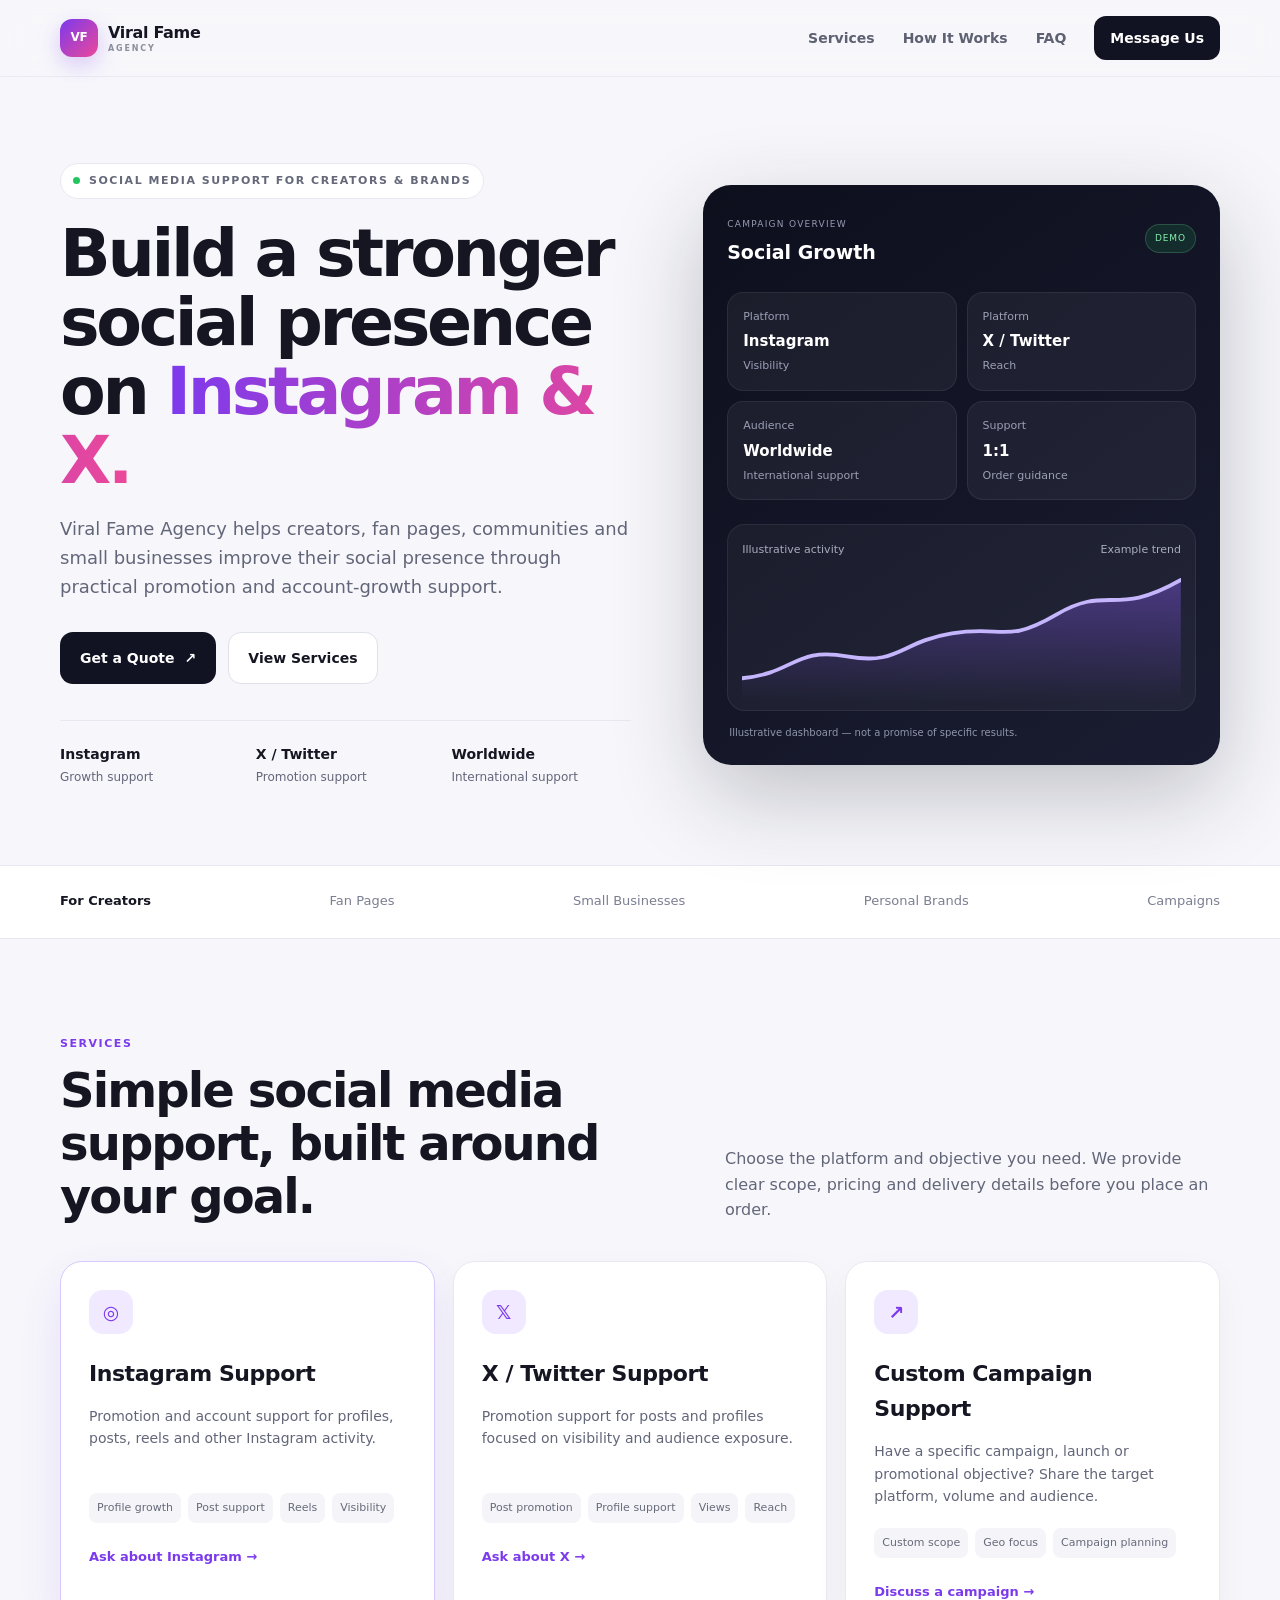
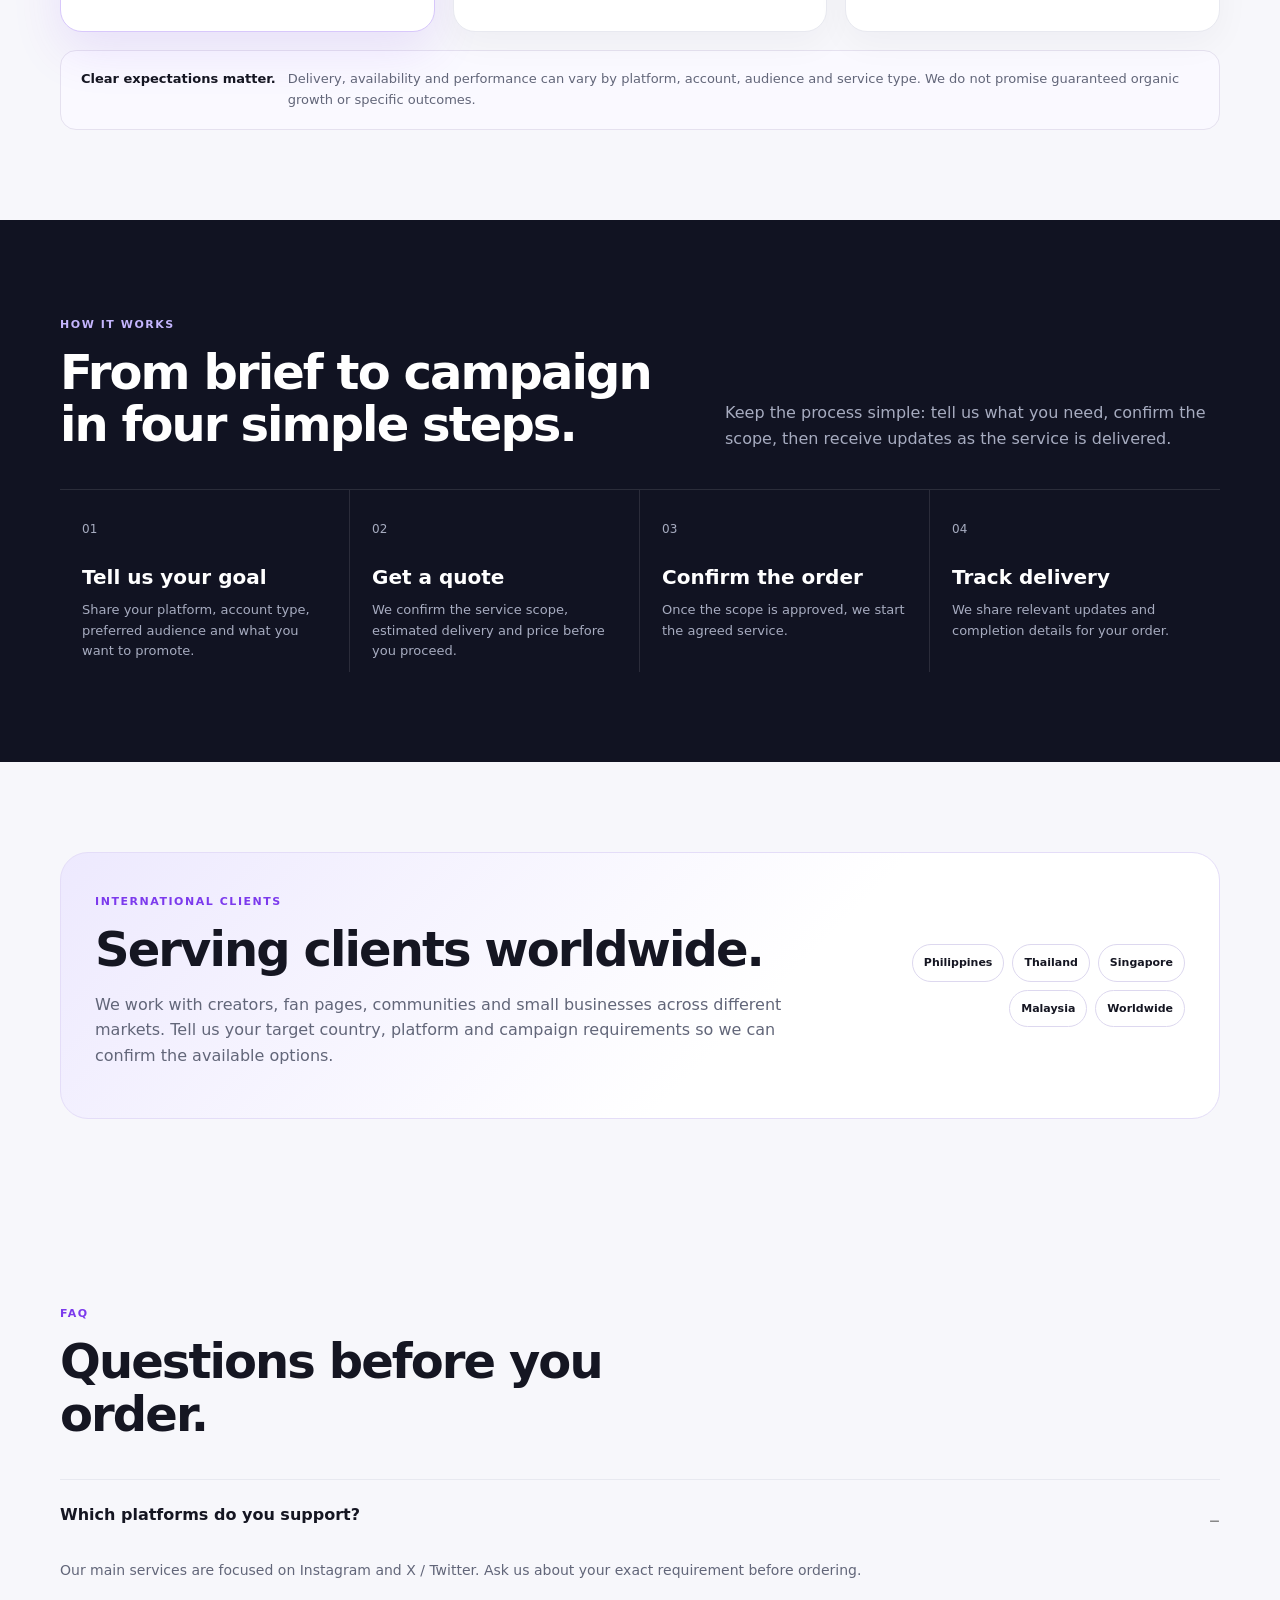
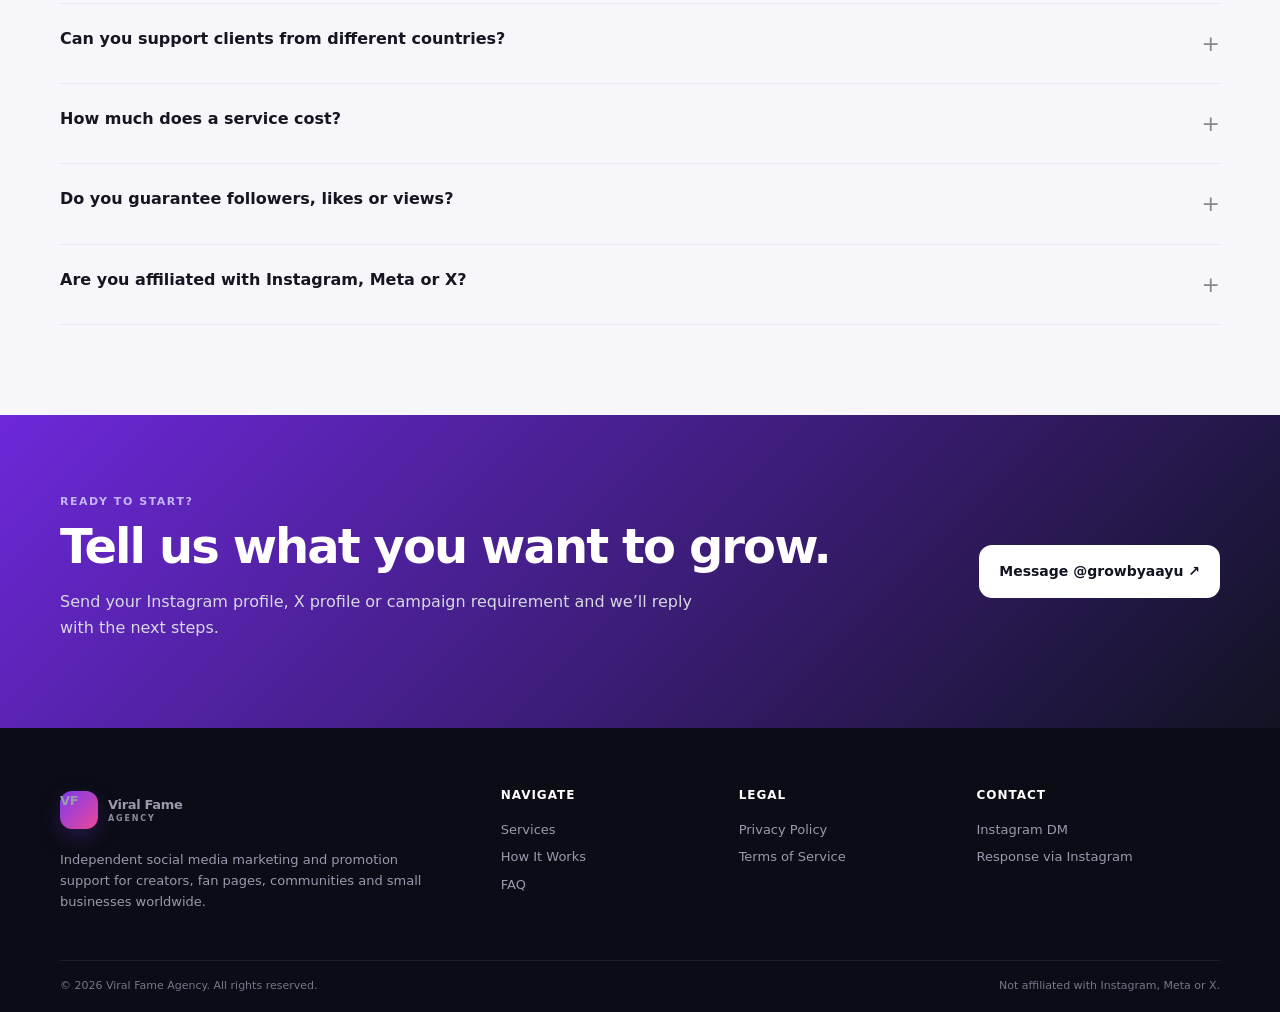
==== index.html @ 5b9c6d33 "Update index.html" ====
<!doctype html>
<html lang="en">
<head>
  <!-- Google tag (gtag.js) -->
<script async src="https://www.googletagmanager.com/gtag/js?id=AW-860057414"></script>
<script>
  window.dataLayer = window.dataLayer || [];
  function gtag(){dataLayer.push(arguments);}
  gtag('js', new Date());

  gtag('config', 'AW-860057414');
</script>
  <script>
function gtag_report_conversion(url) {
  var callback = function () {
    if (typeof(url) != 'undefined') {
      window.location = url;
    }
  };

  gtag('event', 'conversion', {
    'send_to': 'AW-860057414/akm6CLa95o4dEMbejZoD',
    'event_callback': callback
  });

  return false;
}
</script>
  <meta charset="utf-8">
  <meta name="viewport" content="width=device-width, initial-scale=1">
  <title>Viral Fame Agency | Social Media Marketing & Growth Support</title>
  <meta name="description" content="Viral Fame Agency provides social media marketing and growth support for Instagram and X accounts, serving creators, fan pages, communities and small businesses internationally.">
  <meta name="robots" content="index,follow">
  <meta name="theme-color" content="#111322">
  <meta property="og:type" content="website">
  <meta property="og:title" content="Viral Fame Agency | Social Media Growth Support">
  <meta property="og:description" content="Social media marketing and growth support for Instagram and X creators, fan pages and small businesses.">
  <meta property="og:site_name" content="Viral Fame Agency">
  <link rel="stylesheet" href="styles.css">
</head>
<body>
  <header class="site-header">
    <nav class="nav container" aria-label="Primary navigation">
      <a class="brand" href="#top" aria-label="Viral Fame Agency home">
        <span class="brand-mark">VF</span>
        <span>Viral Fame <small>AGENCY</small></span>
      </a>
      <div class="nav-links">
        <a href="#services">Services</a>
        <a href="#how-it-works">How It Works</a>
        <a href="#faq">FAQ</a>
        <a class="nav-cta" href="https://www.instagram.com/growbyaayu/" onclick="return gtag_report_conversion('https://www.instagram.com/growbyaayu/');">Message Us</a>
      </div>
      <button class="menu-btn" aria-label="Open menu" aria-expanded="false">☰</button>
    </nav>
  </header>

  <main id="top">
    <section class="hero container">
      <div class="hero-copy">
        <div class="eyebrow"><span class="dot"></span> Social media support for creators & brands</div>
        <h1>Build a stronger social presence on <span>Instagram & X.</span></h1>
        <p class="hero-text">Viral Fame Agency helps creators, fan pages, communities and small businesses improve their social presence through practical promotion and account-growth support.</p>
        <div class="hero-actions">
          <a class="btn btn-primary" href="https://www.instagram.com/growbyaayu/" target="_blank" rel="noopener noreferrer">Get a Quote <span>↗</span></a>
          <a class="btn btn-secondary" href="#services">View Services</a>
        </div>
        <div class="trust-row" aria-label="Service highlights">
          <div><strong>Instagram</strong><span>Growth support</span></div>
          <div><strong>X / Twitter</strong><span>Promotion support</span></div>
          <div><strong>Worldwide</strong><span>International support</span></div>
        </div>
      </div>

      <div class="hero-card" aria-label="Social media growth dashboard illustration">
        <div class="dashboard-top">
          <div>
            <span class="mini-label">CAMPAIGN OVERVIEW</span>
            <strong>Social Growth</strong>
          </div>
          <span class="status">DEMO</span>
        </div>
        <div class="metric-grid">
          <div class="metric"><span>Platform</span><strong>Instagram</strong><em>Visibility</em></div>
          <div class="metric"><span>Platform</span><strong>X / Twitter</strong><em>Reach</em></div>
          <div class="metric"><span>Audience</span><strong>Worldwide</strong><em>International support</em></div>
          <div class="metric"><span>Support</span><strong>1:1</strong><em>Order guidance</em></div>
        </div>
        <div class="chart">
          <div class="chart-header"><span>Illustrative activity</span><span>Example trend</span></div>
          <svg viewBox="0 0 460 150" role="img" aria-label="Illustrative upward trend chart">
            <defs>
              <linearGradient id="area" x1="0" x2="0" y1="0" y2="1">
                <stop offset="0%" stop-color="#8b5cf6" stop-opacity=".40"/>
                <stop offset="100%" stop-color="#8b5cf6" stop-opacity="0"/>
              </linearGradient>
            </defs>
            <path d="M0 125 C55 120 55 92 110 102 S165 87 220 78 S275 90 330 58 S390 62 460 22 L460 150 L0 150 Z" fill="url(#area)"/>
            <path d="M0 125 C55 120 55 92 110 102 S165 87 220 78 S275 90 330 58 S390 62 460 22" fill="none" stroke="#c4b5fd" stroke-width="4" stroke-linecap="round"/>
          </svg>
        </div>
        <p class="micro-note">Illustrative dashboard — not a promise of specific results.</p>
      </div>
    </section>

    <section class="strip">
      <div class="container strip-inner">
        <strong>For Creators</strong><span>Fan Pages</span><span>Small Businesses</span><span>Personal Brands</span><span>Campaigns</span>
      </div>
    </section>

    <section id="services" class="section container">
      <div class="section-heading">
        <div>
          <span class="section-kicker">SERVICES</span>
          <h2>Simple social media support, built around your goal.</h2>
        </div>
        <p>Choose the platform and objective you need. We provide clear scope, pricing and delivery details before you place an order.</p>
      </div>

      <div class="service-grid">
        <article class="service-card featured">
          <div class="service-icon">◎</div>
          <h3>Instagram Support</h3>
          <p>Promotion and account support for profiles, posts, reels and other Instagram activity.</p>
          <div class="service-tags"><span>Profile growth</span><span>Post support</span><span>Reels</span><span>Visibility</span></div>
          <a href="https://www.instagram.com/growbyaayu/" target="_blank" rel="noopener noreferrer">Ask about Instagram →</a>
        </article>

        <article class="service-card">
          <div class="service-icon">𝕏</div>
          <h3>X / Twitter Support</h3>
          <p>Promotion support for posts and profiles focused on visibility and audience exposure.</p>
          <div class="service-tags"><span>Post promotion</span><span>Profile support</span><span>Views</span><span>Reach</span></div>
          <a href="https://www.instagram.com/growbyaayu/" target="_blank" rel="noopener noreferrer">Ask about X →</a>
        </article>

        <article class="service-card">
          <div class="service-icon">↗</div>
          <h3>Custom Campaign Support</h3>
          <p>Have a specific campaign, launch or promotional objective? Share the target platform, volume and audience.</p>
          <div class="service-tags"><span>Custom scope</span><span>Geo focus</span><span>Campaign planning</span></div>
          <a href="https://www.instagram.com/growbyaayu/" target="_blank" rel="noopener noreferrer">Discuss a campaign →</a>
        </article>
      </div>

      <div class="notice-box">
        <strong>Clear expectations matter.</strong>
        <span>Delivery, availability and performance can vary by platform, account, audience and service type. We do not promise guaranteed organic growth or specific outcomes.</span>
      </div>
    </section>

    <section id="how-it-works" class="section section-dark">
      <div class="container">
        <div class="section-heading light">
          <div><span class="section-kicker">HOW IT WORKS</span><h2>From brief to campaign in four simple steps.</h2></div>
          <p>Keep the process simple: tell us what you need, confirm the scope, then receive updates as the service is delivered.</p>
        </div>
        <div class="steps">
          <div class="step"><span>01</span><h3>Tell us your goal</h3><p>Share your platform, account type, preferred audience and what you want to promote.</p></div>
          <div class="step"><span>02</span><h3>Get a quote</h3><p>We confirm the service scope, estimated delivery and price before you proceed.</p></div>
          <div class="step"><span>03</span><h3>Confirm the order</h3><p>Once the scope is approved, we start the agreed service.</p></div>
          <div class="step"><span>04</span><h3>Track delivery</h3><p>We share relevant updates and completion details for your order.</p></div>
        </div>
      </div>
    </section>

    <section class="section container">
      <div class="audience-card">
        <div>
          <span class="section-kicker">INTERNATIONAL CLIENTS</span>
          <h2>Serving clients worldwide.</h2>
          <p>We work with creators, fan pages, communities and small businesses across different markets. Tell us your target country, platform and campaign requirements so we can confirm the available options.</p>
        </div>
        <div class="geo-pills"><span>Philippines</span><span>Thailand</span><span>Singapore</span><span>Malaysia</span><span>Worldwide</span></div>
      </div>
    </section>

    <section id="faq" class="section container">
      <div class="section-heading">
        <div><span class="section-kicker">FAQ</span><h2>Questions before you order.</h2></div>
      </div>
      <div class="faq-list">
        <details open><summary>Which platforms do you support?</summary><p>Our main services are focused on Instagram and X / Twitter. Ask us about your exact requirement before ordering.</p></details>
        <details><summary>Can you support clients from different countries?</summary><p>Yes. We work with clients internationally. Tell us your target country, audience and platform when you contact us so we can confirm the available options.</p></details>
        <details><summary>How much does a service cost?</summary><p>Pricing depends on the platform, service type, volume and campaign scope. We provide the price and delivery details before you confirm the order.</p></details>
        <details><summary>Do you guarantee followers, likes or views?</summary><p>No. We do not promise guaranteed organic growth or fixed performance outcomes. Results can vary based on platform rules, account history, audience and other factors.</p></details>
        <details><summary>Are you affiliated with Instagram, Meta or X?</summary><p>No. Viral Fame Agency is an independent service provider and is not affiliated with, endorsed by or sponsored by Instagram, Meta Platforms, Inc. or X Corp.</p></details>
      </div>
    </section>

    <section class="cta-section">
      <div class="container cta-inner">
        <div><span class="section-kicker">READY TO START?</span><h2>Tell us what you want to grow.</h2><p>Send your Instagram profile, X profile or campaign requirement and we’ll reply with the next steps.</p></div>
        <a class="btn btn-white" href="https://www.instagram.com/growbyaayu/" target="_blank" rel="noopener noreferrer">Message @growbyaayu ↗</a>
      </div>
    </section>
  </main>

  <footer class="footer">
    <div class="container footer-grid">
      <div><div class="brand footer-brand"><span class="brand-mark">VF</span><span>Viral Fame <small>AGENCY</small></span></div><p>Independent social media marketing and promotion support for creators, fan pages, communities and small businesses worldwide.</p></div>
      <div><h4>Navigate</h4><a href="#services">Services</a><a href="#how-it-works">How It Works</a><a href="#faq">FAQ</a></div>
      <div><h4>Legal</h4><a href="privacy.html">Privacy Policy</a><a href="terms.html">Terms of Service</a></div>
      <div><h4>Contact</h4><a href="https://www.instagram.com/growbyaayu/" target="_blank" rel="noopener noreferrer">Instagram DM</a><span>Response via Instagram</span></div>
    </div>
    <div class="container footer-bottom"><span>© <span id="year"></span> Viral Fame Agency. All rights reserved.</span><span>Not affiliated with Instagram, Meta or X.</span></div>
  </footer>
  <script src="script.js"></script>
</body>
</html>
---- styles.css ----
:root{
  --bg:#f7f7fb;
  --panel:#ffffff;
  --ink:#151622;
  --muted:#626679;
  --line:#e8e9f0;
  --dark:#111322;
  --dark-2:#171a2b;
  --purple:#7c3aed;
  --purple-2:#a855f7;
  --shadow:0 20px 55px rgba(26,28,48,.10);
  --radius:22px;
}
*{box-sizing:border-box}
html{scroll-behavior:smooth}
body{margin:0;font-family:Inter,ui-sans-serif,system-ui,-apple-system,BlinkMacSystemFont,"Segoe UI",sans-serif;color:var(--ink);background:var(--bg);line-height:1.6}
a{color:inherit;text-decoration:none}
.container{width:min(1160px,calc(100% - 40px));margin:0 auto}
.site-header{position:sticky;top:0;z-index:20;background:rgba(247,247,251,.88);backdrop-filter:blur(14px);border-bottom:1px solid rgba(232,233,240,.85)}
.nav{min-height:76px;display:flex;align-items:center;justify-content:space-between;gap:20px}
.brand{display:flex;align-items:center;gap:10px;font-weight:800;letter-spacing:-.02em}.brand small{display:block;font-size:8px;letter-spacing:.23em;color:#8a8d9b;margin-top:-2px}
.brand-mark{width:38px;height:38px;border-radius:12px;display:grid;place-items:center;color:#fff;background:linear-gradient(135deg,var(--purple),#ec4899);font-size:12px;box-shadow:0 8px 22px rgba(124,58,237,.25)}
.nav-links{display:flex;align-items:center;gap:28px;font-size:14px;font-weight:650}.nav-links a:not(.nav-cta){color:#5d6172}.nav-links a:not(.nav-cta):hover{color:var(--ink)}
.nav-cta{padding:11px 16px;border-radius:12px;background:var(--dark);color:#fff!important}.menu-btn{display:none;border:0;background:none;font-size:22px}
.hero{display:grid;grid-template-columns:1.05fr .95fr;gap:72px;align-items:center;padding:86px 0 78px}
.eyebrow,.section-kicker{font-size:11px;font-weight:800;letter-spacing:.14em;text-transform:uppercase}.eyebrow{display:inline-flex;align-items:center;gap:9px;color:#646879;background:#fff;border:1px solid var(--line);padding:8px 12px;border-radius:999px}.dot{width:7px;height:7px;border-radius:999px;background:#22c55e}
h1{font-size:clamp(42px,5.2vw,70px);line-height:1.04;letter-spacing:-.05em;margin:20px 0}.hero h1 span{background:linear-gradient(90deg,var(--purple),#ec4899);-webkit-background-clip:text;background-clip:text;color:transparent}.hero-text{font-size:18px;color:var(--muted);max-width:640px}
.hero-actions{display:flex;gap:12px;margin:30px 0}.btn{display:inline-flex;align-items:center;justify-content:center;gap:10px;padding:14px 19px;border-radius:13px;font-weight:800;font-size:14px;border:1px solid transparent}.btn-primary{background:var(--dark);color:#fff}.btn-secondary{border-color:#dfe1e9;background:#fff}.btn-white{background:#fff;color:var(--dark)}
.trust-row{display:grid;grid-template-columns:repeat(3,1fr);gap:16px;border-top:1px solid var(--line);padding-top:22px;margin-top:36px}.trust-row div{display:flex;flex-direction:column;gap:2px}.trust-row strong{font-size:14px}.trust-row span{font-size:12px;color:var(--muted)}
.hero-card{background:linear-gradient(145deg,#0d0f1d,#1a1d31);border-radius:28px;padding:24px;box-shadow:0 30px 90px rgba(17,19,34,.24);color:#fff;min-height:480px;display:flex;flex-direction:column}.dashboard-top{display:flex;align-items:center;justify-content:space-between}.dashboard-top strong{display:block;font-size:19px;margin-top:3px}.mini-label{font-size:9px;color:#969bb2;letter-spacing:.14em}.status{font-size:9px;background:rgba(34,197,94,.13);color:#86efac;border:1px solid rgba(134,239,172,.2);padding:6px 9px;border-radius:999px;letter-spacing:.1em}.metric-grid{display:grid;grid-template-columns:repeat(2,1fr);gap:10px;margin:24px 0}.metric{background:rgba(255,255,255,.05);border:1px solid rgba(255,255,255,.07);padding:15px;border-radius:16px}.metric span,.metric em{display:block;font-size:11px;color:#9ba0b6;font-style:normal}.metric strong{display:block;margin:4px 0;font-size:15px}.chart{margin-top:auto;background:rgba(255,255,255,.04);border:1px solid rgba(255,255,255,.07);border-radius:18px;padding:16px 14px 8px}.chart-header{display:flex;justify-content:space-between;font-size:11px;color:#a7acbe}.chart svg{width:100%;height:auto;display:block}.micro-note{margin:14px 2px 0;color:#8f95aa;font-size:10px}
.strip{background:#fff;border-top:1px solid var(--line);border-bottom:1px solid var(--line)}.strip-inner{min-height:72px;display:flex;align-items:center;justify-content:space-between;gap:20px;font-size:13px;color:#7a7e90}.strip-inner strong{color:var(--ink)}
.section{padding:90px 0}.section-heading{display:grid;grid-template-columns:1.1fr .9fr;gap:60px;align-items:end;margin-bottom:38px}.section-kicker{color:var(--purple)}h2{font-size:clamp(32px,4vw,48px);line-height:1.1;letter-spacing:-.04em;margin:10px 0 0}.section-heading p{color:var(--muted);margin:0;font-size:16px}.service-grid{display:grid;grid-template-columns:repeat(3,1fr);gap:18px}.service-card{padding:28px;background:var(--panel);border:1px solid var(--line);border-radius:var(--radius);box-shadow:0 12px 35px rgba(24,25,42,.04)}.service-card.featured{border-color:#d8c8fb;box-shadow:0 18px 50px rgba(124,58,237,.12)}.service-icon{width:44px;height:44px;border-radius:14px;background:#f0e9ff;color:var(--purple);display:grid;place-items:center;font-size:19px;font-weight:900;margin-bottom:22px}.service-card h3{margin:0 0 8px;font-size:22px;letter-spacing:-.02em}.service-card p{color:var(--muted);font-size:14px;min-height:68px}.service-tags{display:flex;flex-wrap:wrap;gap:7px;margin:20px 0}.service-tags span{font-size:11px;padding:6px 8px;border-radius:8px;background:#f5f5f9;color:#666a7a}.service-card a{font-weight:800;font-size:13px;color:var(--purple)}
.notice-box{margin-top:18px;padding:18px 20px;border:1px solid #e5e1ef;background:#faf9ff;border-radius:16px;display:flex;gap:12px;align-items:flex-start;font-size:13px}.notice-box strong{white-space:nowrap}.notice-box span{color:var(--muted)}
.section-dark{background:var(--dark);color:#fff}.section-heading.light p{color:#a7acc0}.section-heading.light .section-kicker{color:#c4b5fd}.section-dark h2{color:#fff}.steps{display:grid;grid-template-columns:repeat(4,1fr);border-top:1px solid rgba(255,255,255,.11)}.step{padding:25px 22px 10px;border-right:1px solid rgba(255,255,255,.11)}.step:last-child{border-right:0}.step span{font-size:12px;color:#a7acc0}.step h3{font-size:20px;margin:20px 0 7px}.step p{font-size:13px;color:#a7acc0;margin:0}
.audience-card{background:linear-gradient(135deg,#ede9fe,#fff 60%);border:1px solid #e4ddf8;border-radius:28px;padding:34px;display:grid;grid-template-columns:1.4fr .6fr;gap:34px;align-items:center}.audience-card p{max-width:700px;color:var(--muted)}.geo-pills{display:flex;flex-wrap:wrap;gap:8px;justify-content:flex-end}.geo-pills span{background:#fff;border:1px solid #ddd8ef;padding:9px 11px;border-radius:999px;font-size:11px;font-weight:750}
.faq-list{border-top:1px solid var(--line)}details{border-bottom:1px solid var(--line);padding:0}summary{cursor:pointer;list-style:none;padding:22px 0;font-size:16px;font-weight:800;display:flex;justify-content:space-between;gap:20px}summary::-webkit-details-marker{display:none}summary:after{content:'+';font-size:22px;font-weight:400;color:#888}details[open] summary:after{content:'–'}details p{margin:0 40px 22px 0;color:var(--muted);font-size:14px}
.cta-section{background:linear-gradient(135deg,#6d28d9,#111322);color:#fff}.cta-inner{display:flex;align-items:center;justify-content:space-between;gap:30px;padding:72px 0}.cta-inner .section-kicker{color:#c4b5fd}.cta-inner h2{margin-top:8px}.cta-inner p{color:#d7d8e3;max-width:650px}
.footer{background:#0b0c15;color:#fff;padding:56px 0 18px}.footer-grid{display:grid;grid-template-columns:2fr 1fr 1fr 1.2fr;gap:35px}.footer-brand{margin-bottom:14px}.footer-grid p{font-size:13px;color:#979bad;max-width:390px}.footer-grid h4{font-size:12px;color:#fff;margin:2px 0 14px;letter-spacing:.08em;text-transform:uppercase}.footer-grid a,.footer-grid span{display:block;color:#979bad;font-size:13px;margin:7px 0}.footer-grid a:hover{color:#fff}.footer-bottom{border-top:1px solid rgba(255,255,255,.08);margin-top:34px;padding-top:16px;display:flex;justify-content:space-between;gap:15px;color:#73778a;font-size:11px}
@media (max-width:900px){.nav-links{display:none;position:absolute;top:76px;left:0;right:0;background:#fff;border-bottom:1px solid var(--line);padding:18px 20px;flex-direction:column;align-items:stretch;gap:12px}.nav-links.open{display:flex}.nav-cta{text-align:center}.menu-btn{display:block}.hero{grid-template-columns:1fr;gap:45px;padding-top:62px}.service-grid{grid-template-columns:1fr 1fr}.section-heading{grid-template-columns:1fr;gap:18px}.steps{grid-template-columns:1fr 1fr}.step{border-bottom:1px solid rgba(255,255,255,.11)}.audience-card{grid-template-columns:1fr}.geo-pills{justify-content:flex-start}.footer-grid{grid-template-columns:1fr 1fr}}
@media (max-width:600px){.container{width:min(100% - 28px,1160px)}.hero{padding:44px 0 52px}h1{font-size:43px}.hero-text{font-size:16px}.hero-actions{flex-direction:column}.btn{width:100%}.trust-row{gap:8px}.trust-row strong{font-size:12px}.trust-row span{font-size:10px}.hero-card{min-height:430px;padding:19px;border-radius:22px}.metric strong{font-size:13px}.strip-inner{overflow:auto;justify-content:flex-start;white-space:nowrap;padding:10px 0}.section{padding:65px 0}.service-grid{grid-template-columns:1fr}.section-heading h2{font-size:33px}.service-card p{min-height:0}.notice-box{display:block}.notice-box strong{display:block;margin-bottom:6px}.steps{grid-template-columns:1fr}.step{border-right:0}.cta-inner{flex-direction:column;align-items:flex-start;padding:55px 0}.footer-grid{grid-template-columns:1fr}.footer-bottom{flex-direction:column}}
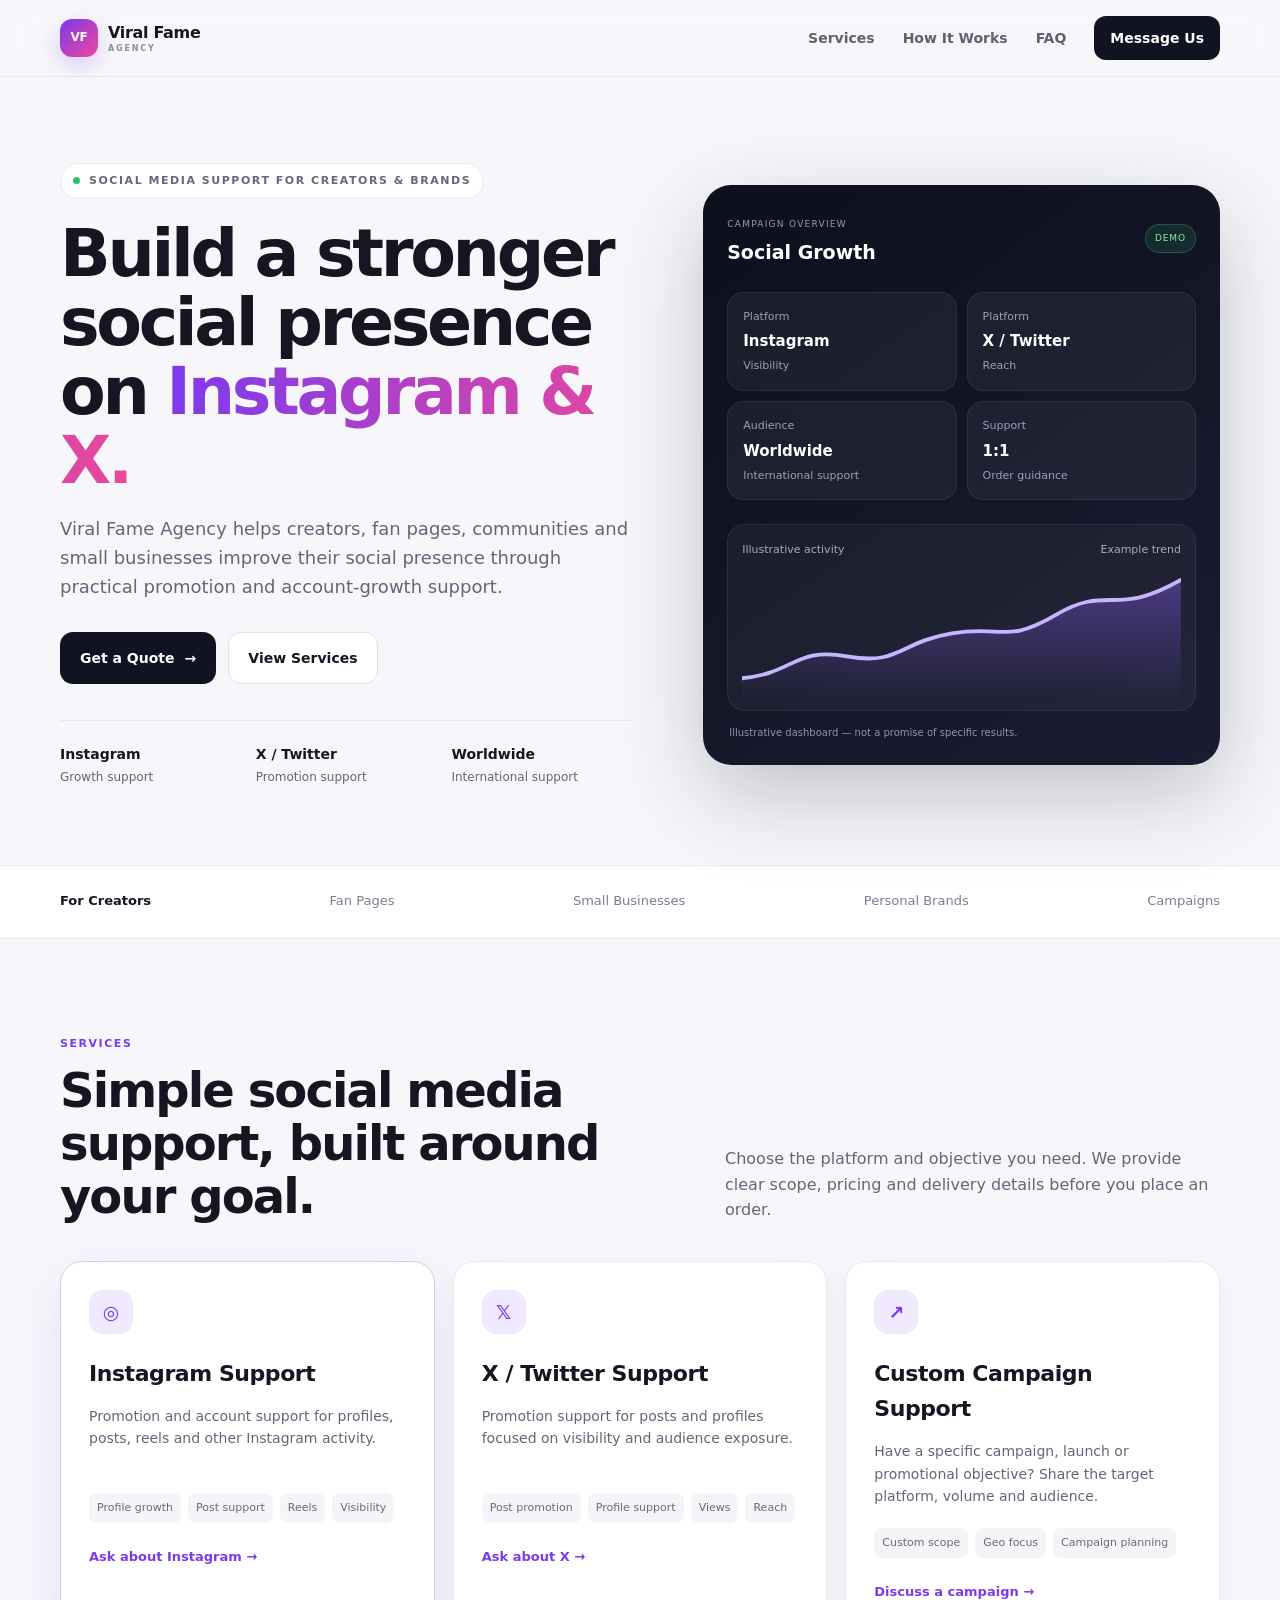
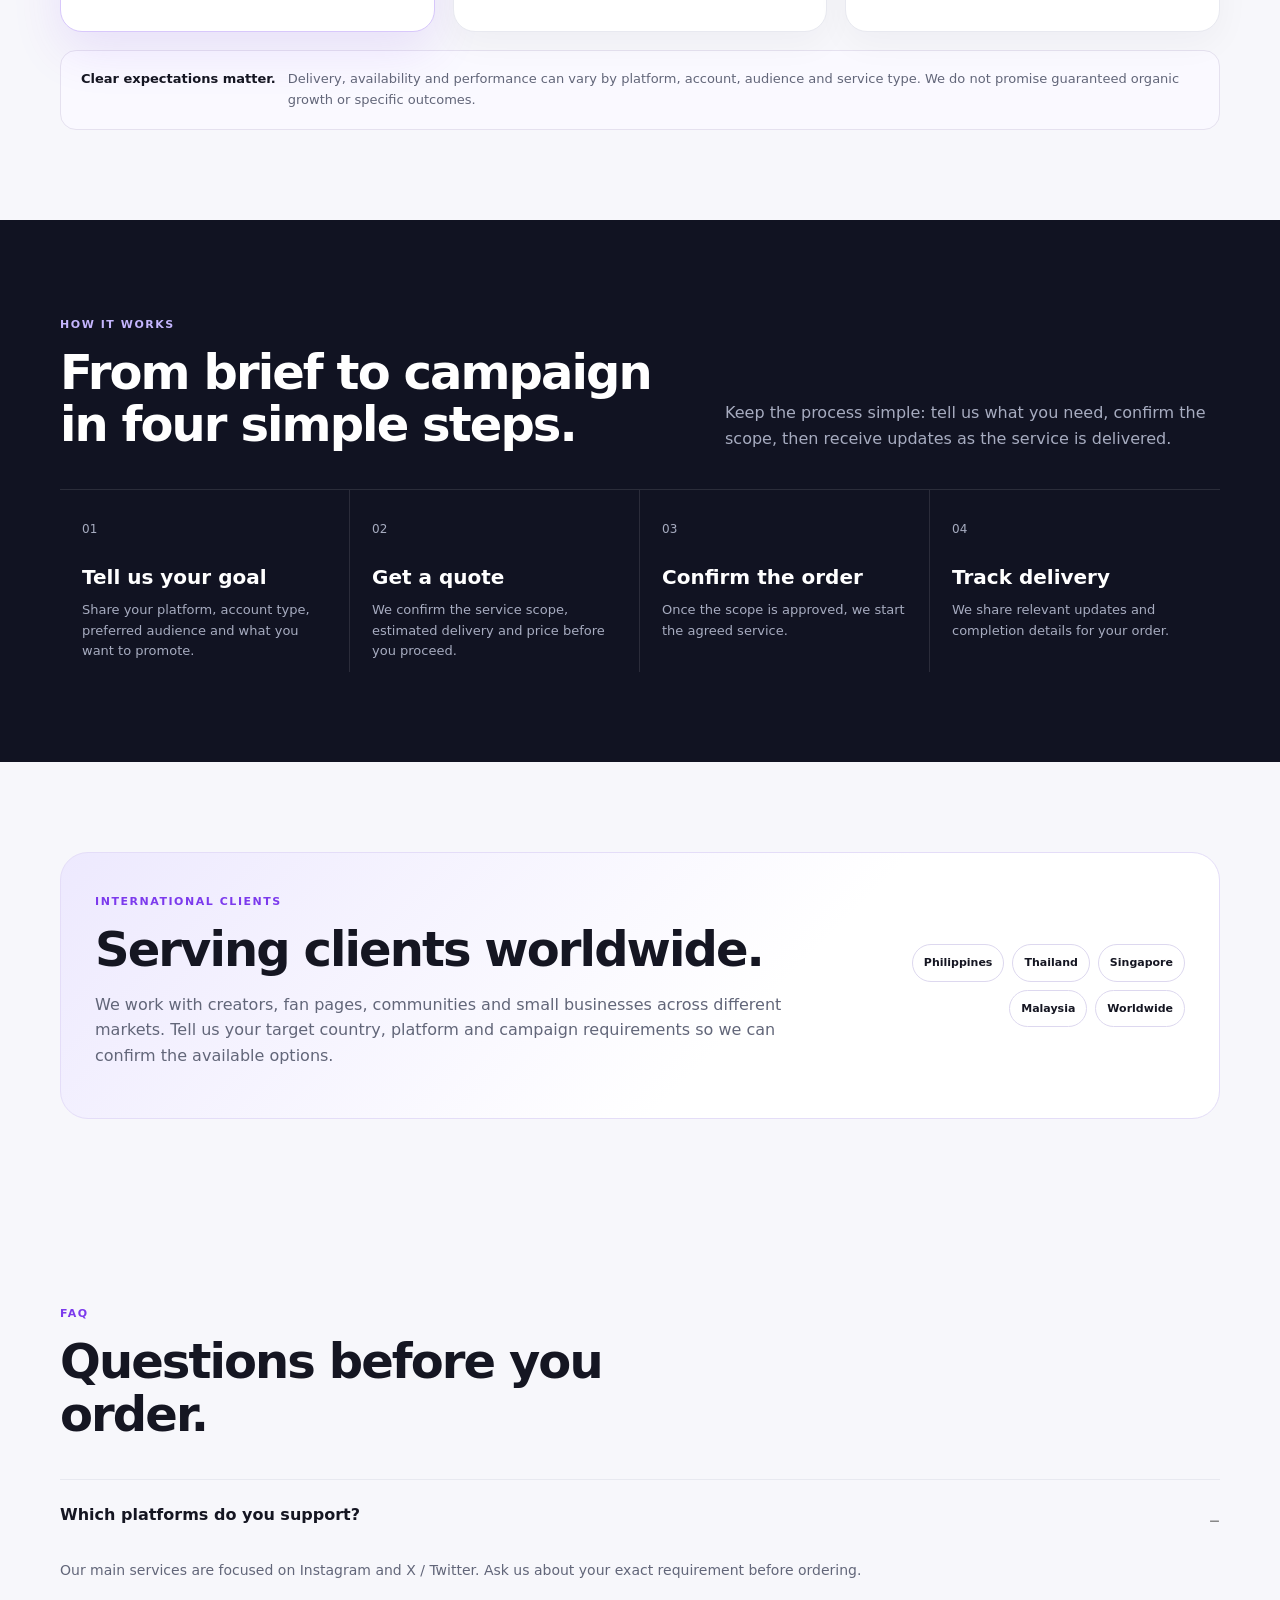
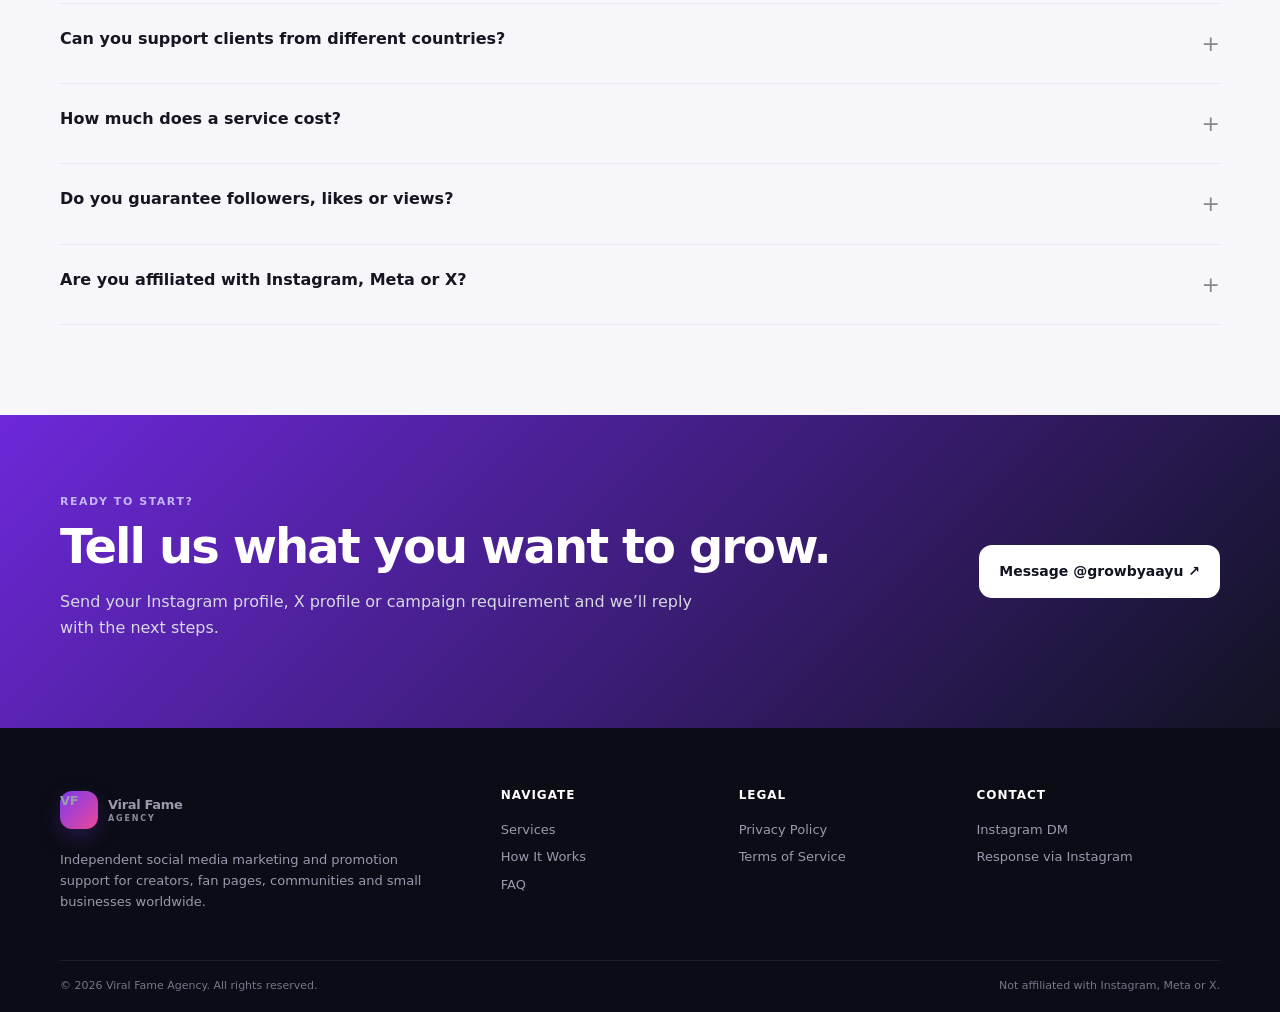
==== commit fc7fbc9a: "Update index.html" ====
--- a/index.html
+++ b/index.html
@@ -62,7 +62,7 @@
         <h1>Build a stronger social presence on <span>Instagram & X.</span></h1>
         <p class="hero-text">Viral Fame Agency helps creators, fan pages, communities and small businesses improve their social presence through practical promotion and account-growth support.</p>
         <div class="hero-actions">
-          <a class="btn btn-primary" href="https://www.instagram.com/growbyaayu/" target="_blank" rel="noopener noreferrer">Get a Quote <span>↗</span></a>
+          <a class="btn btn-primary" href="https://www.instagram.com/growbyaayu/" onclick="return gtag_report_conversion('https://www.instagram.com/growbyaayu/');">Get a Quote <span>→</span></a>
           <a class="btn btn-secondary" href="#services">View Services</a>
         </div>
         <div class="trust-row" aria-label="Service highlights">
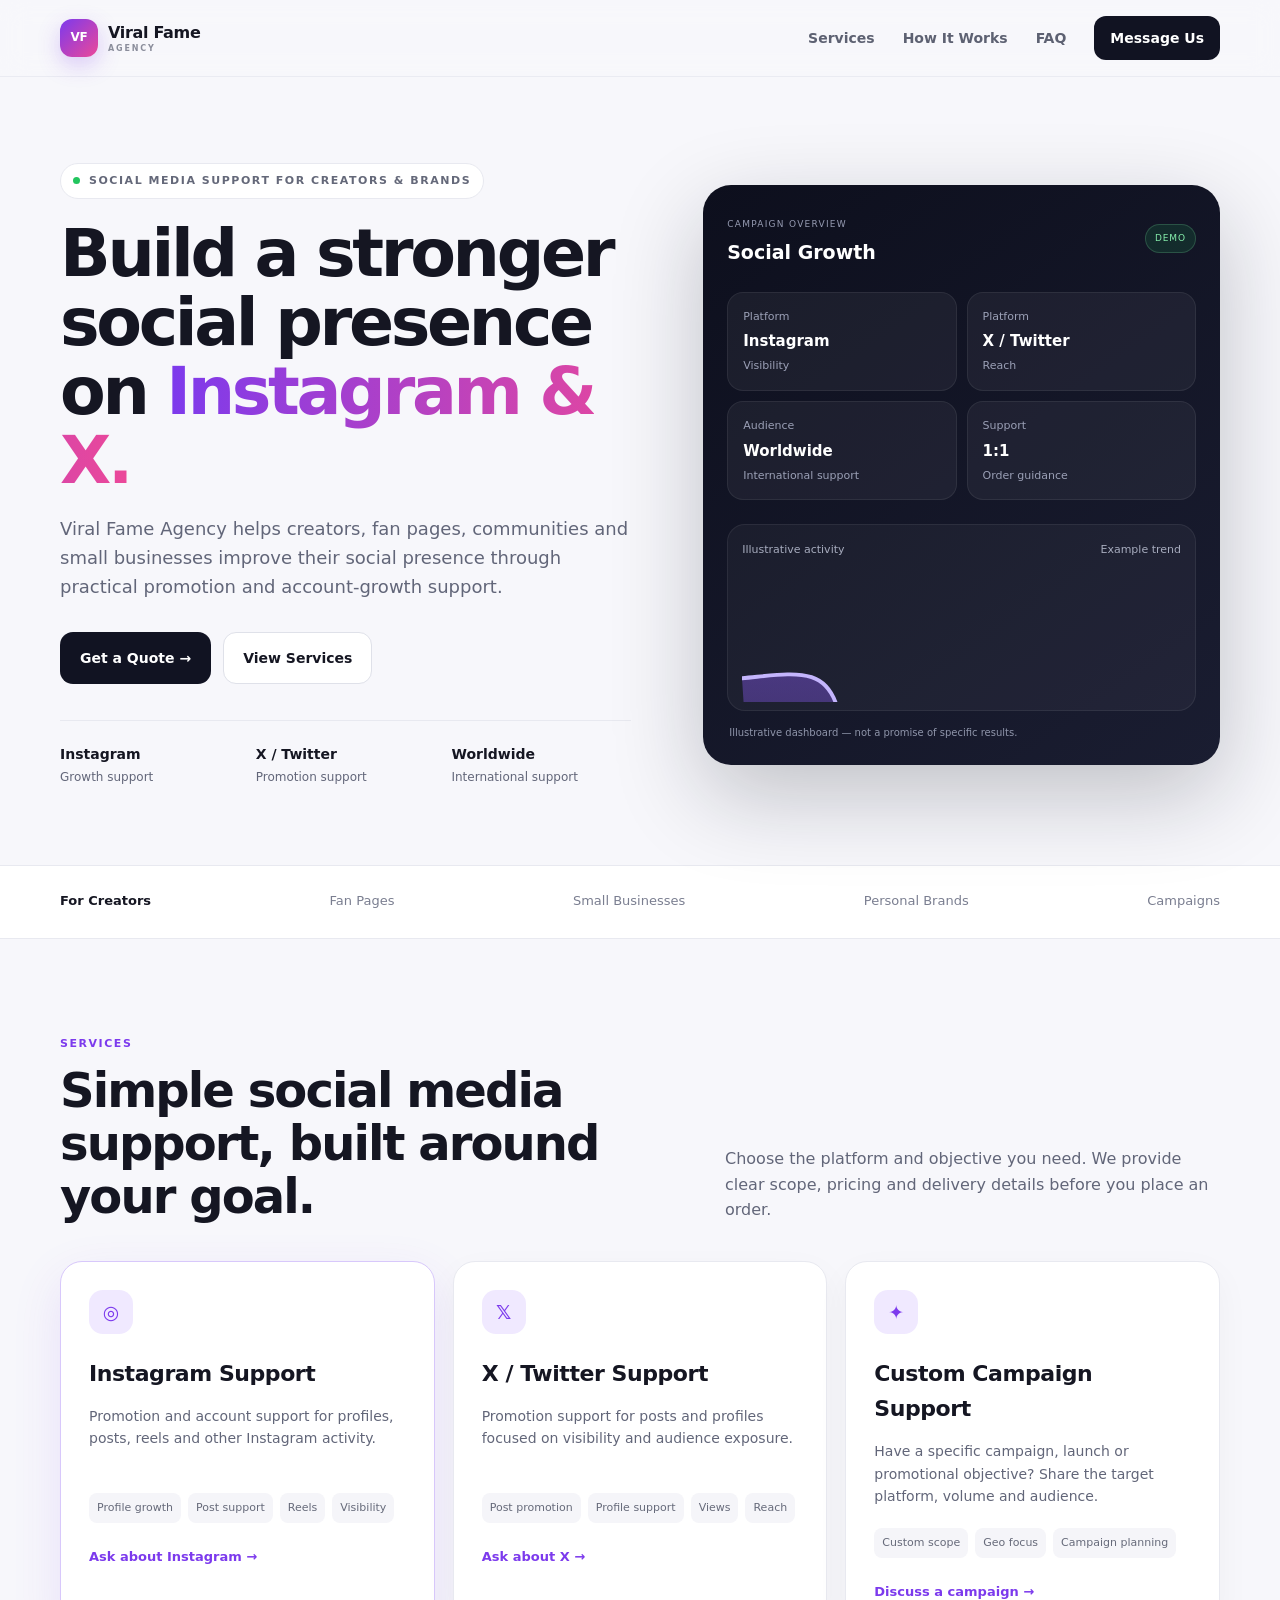
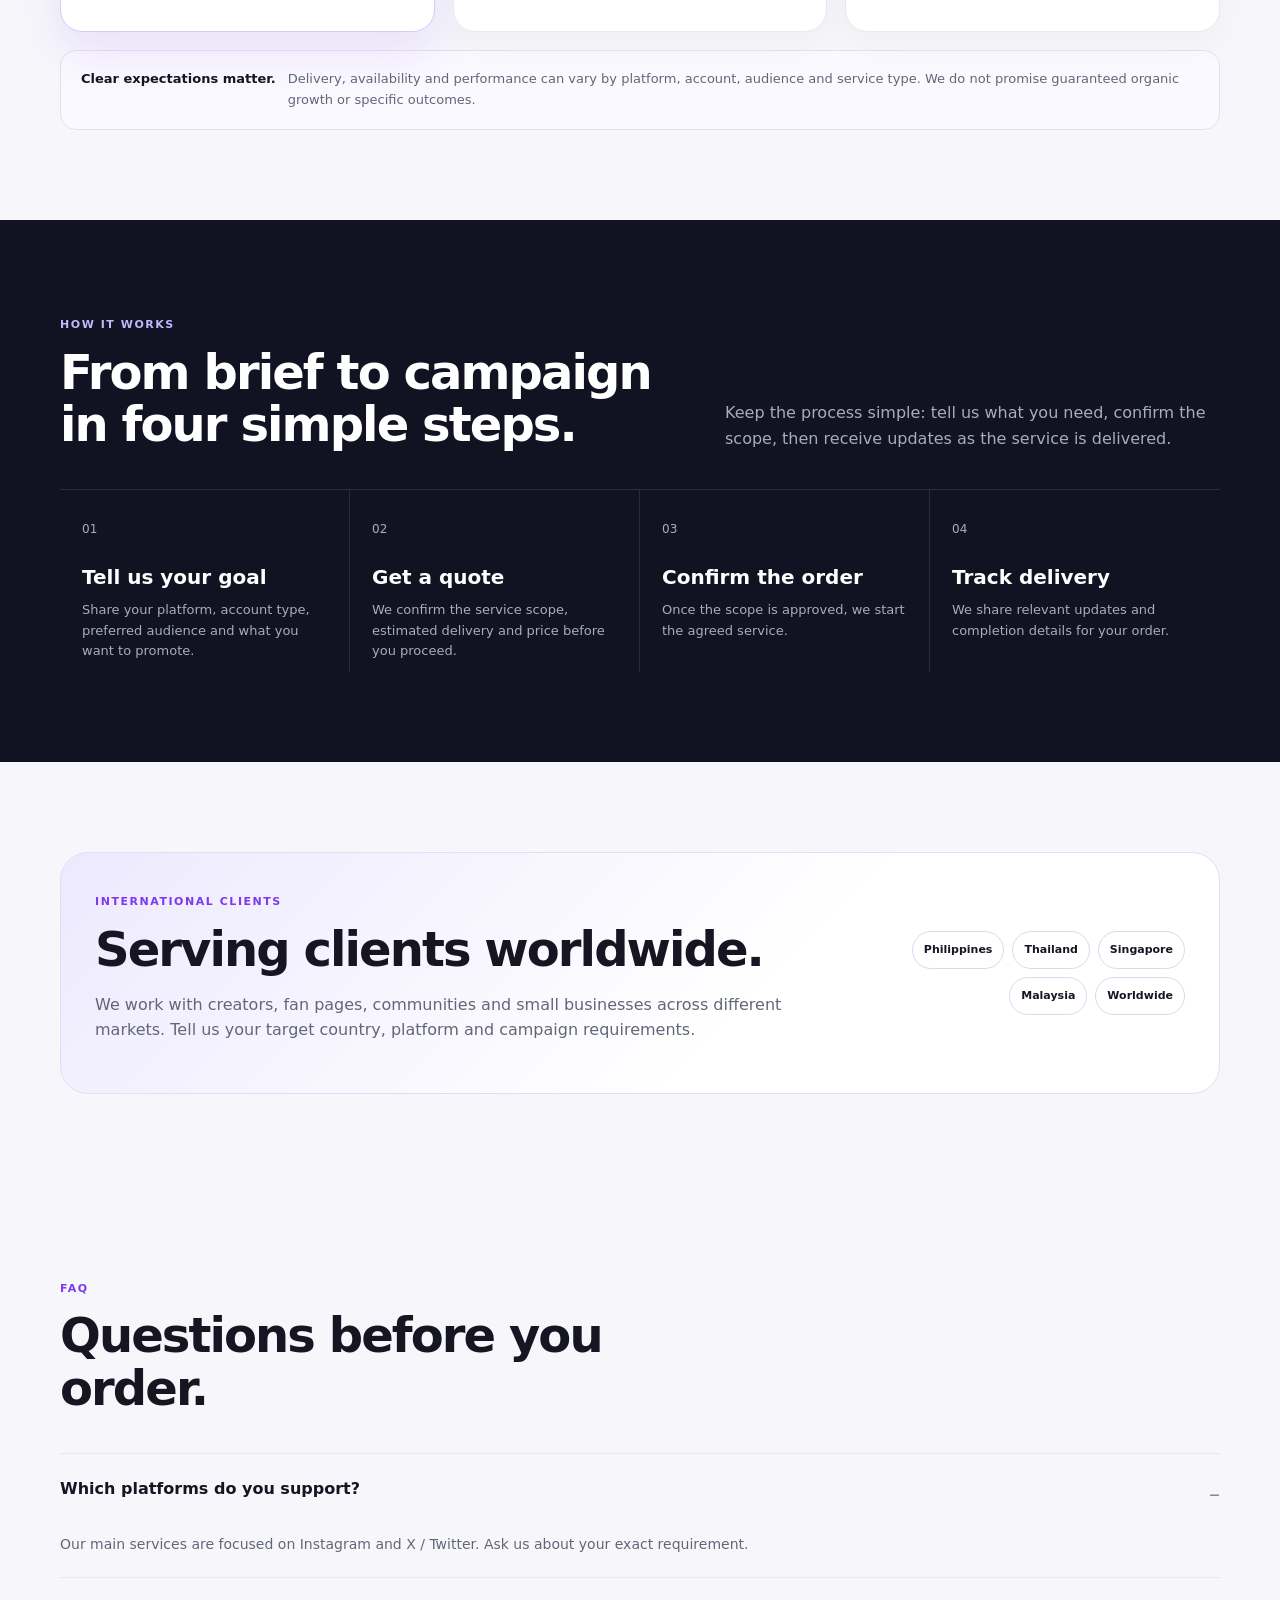
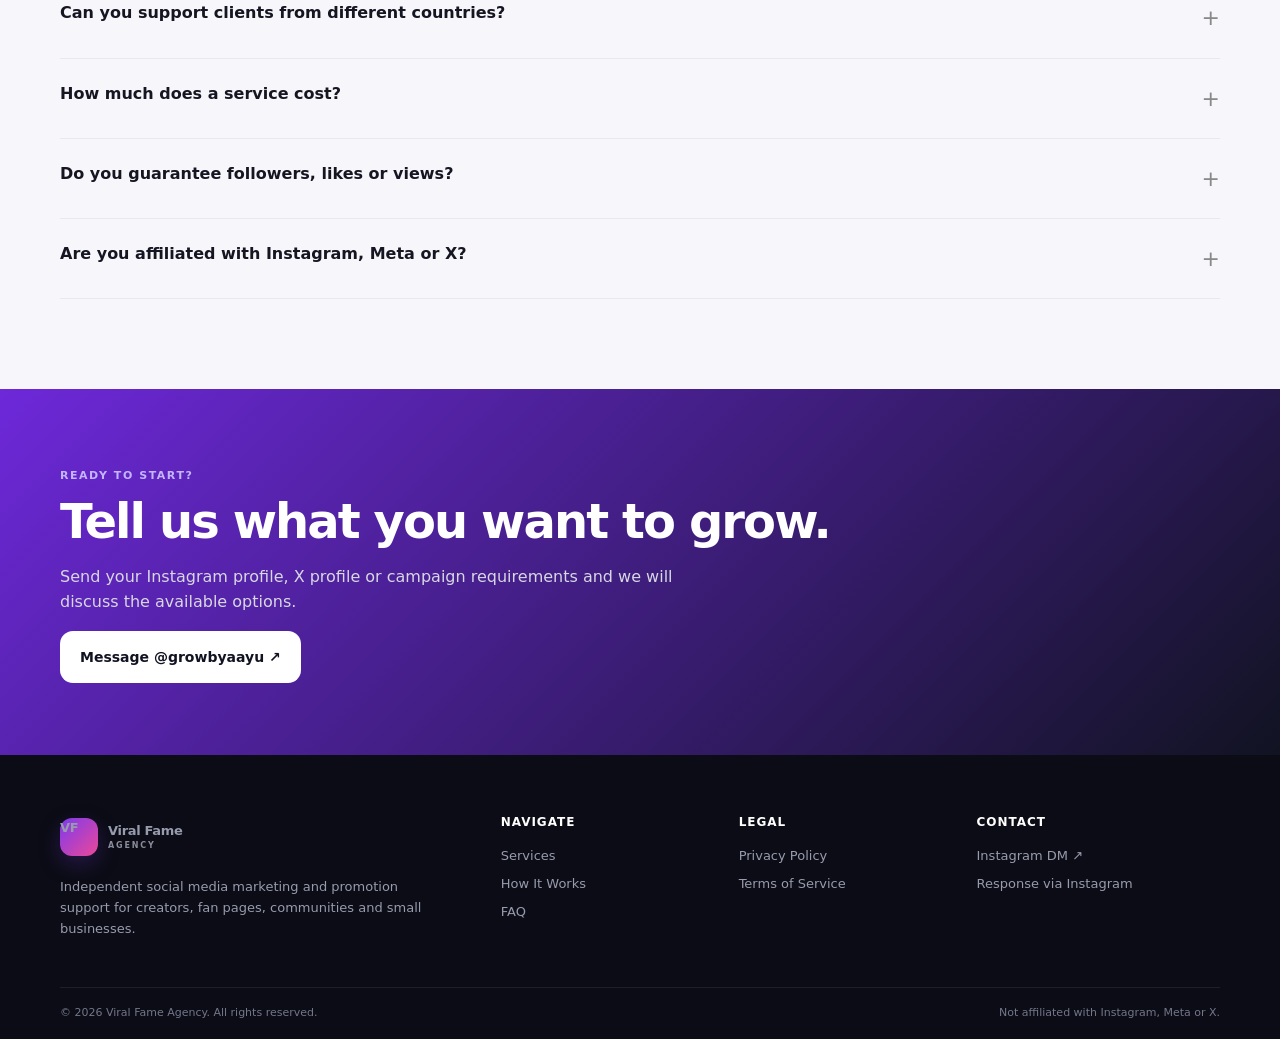
==== commit dd49a8c5: "Update index.html" ====
--- a/index.html
+++ b/index.html
@@ -1,211 +1,817 @@
 <!doctype html>
 <html lang="en">
+
 <head>
+
   <!-- Google tag (gtag.js) -->
-<script async src="https://www.googletagmanager.com/gtag/js?id=AW-860057414"></script>
-<script>
-  window.dataLayer = window.dataLayer || [];
-  function gtag(){dataLayer.push(arguments);}
-  gtag('js', new Date());
-
-  gtag('config', 'AW-860057414');
-</script>
+  <script async src="https://www.googletagmanager.com/gtag/js?id=AW-860057414"></script>
   <script>
-function gtag_report_conversion(url) {
-  var callback = function () {
-    if (typeof(url) != 'undefined') {
-      window.location = url;
+    window.dataLayer = window.dataLayer || [];
+
+    function gtag() {
+      dataLayer.push(arguments);
     }
-  };
-
-  gtag('event', 'conversion', {
-    'send_to': 'AW-860057414/akm6CLa95o4dEMbejZoD',
-    'event_callback': callback
-  });
-
-  return false;
-}
-</script>
+
+    gtag('js', new Date());
+    gtag('config', 'AW-860057414');
+
+    /*
+      Google Ads conversion tracking.
+      The Instagram link itself is NOT dependent on this function,
+      so Instagram will still open even if Google tracking fails.
+    */
+    function trackInstagramClick() {
+      try {
+        gtag('event', 'conversion', {
+          'send_to': 'AW-860057414/akm6CLa95o4dEMbejZoD'
+        });
+      } catch (e) {
+        console.log('Google conversion tracking unavailable.');
+      }
+    }
+  </script>
+
   <meta charset="utf-8">
   <meta name="viewport" content="width=device-width, initial-scale=1">
+
   <title>Viral Fame Agency | Social Media Marketing & Growth Support</title>
-  <meta name="description" content="Viral Fame Agency provides social media marketing and growth support for Instagram and X accounts, serving creators, fan pages, communities and small businesses internationally.">
+
+  <meta
+    name="description"
+    content="Viral Fame Agency provides social media marketing and growth support for Instagram and X accounts, serving creators, fan pages, communities and small businesses."
+  >
+
   <meta name="robots" content="index,follow">
   <meta name="theme-color" content="#111322">
+
   <meta property="og:type" content="website">
   <meta property="og:title" content="Viral Fame Agency | Social Media Growth Support">
-  <meta property="og:description" content="Social media marketing and growth support for Instagram and X creators, fan pages and small businesses.">
+  <meta
+    property="og:description"
+    content="Social media marketing and growth support for Instagram and X creators, fan pages and small businesses."
+  >
   <meta property="og:site_name" content="Viral Fame Agency">
+
   <link rel="stylesheet" href="styles.css">
+
 </head>
+
+
 <body>
+
+  <!-- ================= HEADER ================= -->
+
   <header class="site-header">
+
     <nav class="nav container" aria-label="Primary navigation">
+
       <a class="brand" href="#top" aria-label="Viral Fame Agency home">
         <span class="brand-mark">VF</span>
         <span>Viral Fame <small>AGENCY</small></span>
       </a>
+
       <div class="nav-links">
+
         <a href="#services">Services</a>
+
         <a href="#how-it-works">How It Works</a>
+
         <a href="#faq">FAQ</a>
-        <a class="nav-cta" href="https://www.instagram.com/growbyaayu/" onclick="return gtag_report_conversion('https://www.instagram.com/growbyaayu/');">Message Us</a>
-      </div>
-      <button class="menu-btn" aria-label="Open menu" aria-expanded="false">☰</button>
+
+        <a
+          class="nav-cta"
+          href="https://www.instagram.com/growbyaayu/"
+          target="_blank"
+          rel="noopener noreferrer"
+          onclick="trackInstagramClick()"
+        >
+          Message Us
+        </a>
+
+      </div>
+
+      <button
+        class="menu-btn"
+        aria-label="Open menu"
+        aria-expanded="false"
+      >
+        ☰
+      </button>
+
     </nav>
+
   </header>
 
+
+  <!-- ================= MAIN ================= -->
+
   <main id="top">
+
+
+    <!-- ================= HERO ================= -->
+
     <section class="hero container">
+
       <div class="hero-copy">
-        <div class="eyebrow"><span class="dot"></span> Social media support for creators & brands</div>
-        <h1>Build a stronger social presence on <span>Instagram & X.</span></h1>
-        <p class="hero-text">Viral Fame Agency helps creators, fan pages, communities and small businesses improve their social presence through practical promotion and account-growth support.</p>
+
+        <div class="eyebrow">
+          <span class="dot"></span>
+          Social media support for creators & brands
+        </div>
+
+        <h1>
+          Build a stronger social presence on
+          <span>Instagram & X.</span>
+        </h1>
+
+        <p class="hero-text">
+          Viral Fame Agency helps creators, fan pages, communities and small
+          businesses improve their social presence through practical promotion
+          and account-growth support.
+        </p>
+
+
         <div class="hero-actions">
-          <a class="btn btn-primary" href="https://www.instagram.com/growbyaayu/" onclick="return gtag_report_conversion('https://www.instagram.com/growbyaayu/');">Get a Quote <span>→</span></a>
-          <a class="btn btn-secondary" href="#services">View Services</a>
-        </div>
+
+          <a
+            class="btn btn-primary"
+            href="https://www.instagram.com/growbyaayu/"
+            target="_blank"
+            rel="noopener noreferrer"
+            onclick="trackInstagramClick()"
+          >
+            Get a Quote →
+          </a>
+
+          <a
+            class="btn btn-secondary"
+            href="#services"
+          >
+            View Services
+          </a>
+
+        </div>
+
+
         <div class="trust-row" aria-label="Service highlights">
-          <div><strong>Instagram</strong><span>Growth support</span></div>
-          <div><strong>X / Twitter</strong><span>Promotion support</span></div>
-          <div><strong>Worldwide</strong><span>International support</span></div>
-        </div>
-      </div>
-
-      <div class="hero-card" aria-label="Social media growth dashboard illustration">
+
+          <div>
+            <strong>Instagram</strong>
+            <span>Growth support</span>
+          </div>
+
+          <div>
+            <strong>X / Twitter</strong>
+            <span>Promotion support</span>
+          </div>
+
+          <div>
+            <strong>Worldwide</strong>
+            <span>International support</span>
+          </div>
+
+        </div>
+
+      </div>
+
+
+      <!-- ================= HERO CARD ================= -->
+
+      <div
+        class="hero-card"
+        aria-label="Social media growth dashboard illustration"
+      >
+
         <div class="dashboard-top">
+
           <div>
             <span class="mini-label">CAMPAIGN OVERVIEW</span>
             <strong>Social Growth</strong>
           </div>
+
           <span class="status">DEMO</span>
-        </div>
+
+        </div>
+
+
         <div class="metric-grid">
-          <div class="metric"><span>Platform</span><strong>Instagram</strong><em>Visibility</em></div>
-          <div class="metric"><span>Platform</span><strong>X / Twitter</strong><em>Reach</em></div>
-          <div class="metric"><span>Audience</span><strong>Worldwide</strong><em>International support</em></div>
-          <div class="metric"><span>Support</span><strong>1:1</strong><em>Order guidance</em></div>
-        </div>
+
+          <div class="metric">
+            <span>Platform</span>
+            <strong>Instagram</strong>
+            <em>Visibility</em>
+          </div>
+
+          <div class="metric">
+            <span>Platform</span>
+            <strong>X / Twitter</strong>
+            <em>Reach</em>
+          </div>
+
+          <div class="metric">
+            <span>Audience</span>
+            <strong>Worldwide</strong>
+            <em>International support</em>
+          </div>
+
+          <div class="metric">
+            <span>Support</span>
+            <strong>1:1</strong>
+            <em>Order guidance</em>
+          </div>
+
+        </div>
+
+
         <div class="chart">
-          <div class="chart-header"><span>Illustrative activity</span><span>Example trend</span></div>
-          <svg viewBox="0 0 460 150" role="img" aria-label="Illustrative upward trend chart">
+
+          <div class="chart-header">
+            <span>Illustrative activity</span>
+            <span>Example trend</span>
+          </div>
+
+          <svg
+            viewBox="0 0 460 150"
+            role="img"
+            aria-label="Illustrative upward trend chart"
+          >
+
             <defs>
-              <linearGradient id="area" x1="0" x2="0" y1="0" y2="1">
-                <stop offset="0%" stop-color="#8b5cf6" stop-opacity=".40"/>
-                <stop offset="100%" stop-color="#8b5cf6" stop-opacity="0"/>
+
+              <linearGradient
+                id="area"
+                x1="0"
+                x2="0"
+                y1="0"
+                y2="1"
+              >
+
+                <stop
+                  offset="0%"
+                  stop-color="#8b5cf6"
+                  stop-opacity=".40"
+                />
+
+                <stop
+                  offset="100%"
+                  stop-color="#8b5cf6"
+                  stop-opacity="0"
+                />
+
               </linearGradient>
+
             </defs>
-            <path d="M0 125 C55 120 55 92 110 102 S165 87 220 78 S275 90 330 58 S390 62 460 22 L460 150 L0 150 Z" fill="url(#area)"/>
-            <path d="M0 125 C55 120 55 92 110 102 S165 87 220 78 S275 90 330 58 S390 62 460 22" fill="none" stroke="#c4b5fd" stroke-width="4" stroke-linecap="round"/>
+
+            <path
+              d="M0 125 C55 120 92 110 102 165 87 220 78 275 90 330 58 390 62 460 22 460 150 L0 150 Z"
+              fill="url(#area)"
+            />
+
+            <path
+              d="M0 125 C55 120 92 110 102 165 87 220 78 275 90 330 58 390 62 460 22"
+              fill="none"
+              stroke="#c4b5fd"
+              stroke-width="4"
+              stroke-linecap="round"
+            />
+
           </svg>
-        </div>
-        <p class="micro-note">Illustrative dashboard — not a promise of specific results.</p>
-      </div>
+
+        </div>
+
+        <p class="micro-note">
+          Illustrative dashboard — not a promise of specific results.
+        </p>
+
+      </div>
+
     </section>
 
+
+    <!-- ================= AUDIENCE STRIP ================= -->
+
     <section class="strip">
+
       <div class="container strip-inner">
-        <strong>For Creators</strong><span>Fan Pages</span><span>Small Businesses</span><span>Personal Brands</span><span>Campaigns</span>
-      </div>
+
+        <strong>For Creators</strong>
+        <span>Fan Pages</span>
+        <span>Small Businesses</span>
+        <span>Personal Brands</span>
+        <span>Campaigns</span>
+
+      </div>
+
     </section>
 
+
+    <!-- ================= SERVICES ================= -->
+
     <section id="services" class="section container">
+
       <div class="section-heading">
+
         <div>
+
           <span class="section-kicker">SERVICES</span>
-          <h2>Simple social media support, built around your goal.</h2>
-        </div>
-        <p>Choose the platform and objective you need. We provide clear scope, pricing and delivery details before you place an order.</p>
-      </div>
+
+          <h2>
+            Simple social media support, built around your goal.
+          </h2>
+
+        </div>
+
+        <p>
+          Choose the platform and objective you need. We provide clear scope,
+          pricing and delivery details before you place an order.
+        </p>
+
+      </div>
+
 
       <div class="service-grid">
+
+
+        <!-- Instagram -->
+
         <article class="service-card featured">
+
           <div class="service-icon">◎</div>
+
           <h3>Instagram Support</h3>
-          <p>Promotion and account support for profiles, posts, reels and other Instagram activity.</p>
-          <div class="service-tags"><span>Profile growth</span><span>Post support</span><span>Reels</span><span>Visibility</span></div>
-          <a href="https://www.instagram.com/growbyaayu/" target="_blank" rel="noopener noreferrer">Ask about Instagram →</a>
+
+          <p>
+            Promotion and account support for profiles, posts, reels and other
+            Instagram activity.
+          </p>
+
+          <div class="service-tags">
+            <span>Profile growth</span>
+            <span>Post support</span>
+            <span>Reels</span>
+            <span>Visibility</span>
+          </div>
+
+          <a
+            href="https://www.instagram.com/growbyaayu/"
+            target="_blank"
+            rel="noopener noreferrer"
+            onclick="trackInstagramClick()"
+          >
+            Ask about Instagram →
+          </a>
+
         </article>
 
+
+        <!-- X -->
+
         <article class="service-card">
+
           <div class="service-icon">𝕏</div>
+
           <h3>X / Twitter Support</h3>
-          <p>Promotion support for posts and profiles focused on visibility and audience exposure.</p>
-          <div class="service-tags"><span>Post promotion</span><span>Profile support</span><span>Views</span><span>Reach</span></div>
-          <a href="https://www.instagram.com/growbyaayu/" target="_blank" rel="noopener noreferrer">Ask about X →</a>
+
+          <p>
+            Promotion support for posts and profiles focused on visibility and
+            audience exposure.
+          </p>
+
+          <div class="service-tags">
+            <span>Post promotion</span>
+            <span>Profile support</span>
+            <span>Views</span>
+            <span>Reach</span>
+          </div>
+
+          <a
+            href="https://www.instagram.com/growbyaayu/"
+            target="_blank"
+            rel="noopener noreferrer"
+            onclick="trackInstagramClick()"
+          >
+            Ask about X →
+          </a>
+
         </article>
 
+
+        <!-- Custom Campaign -->
+
         <article class="service-card">
-          <div class="service-icon">↗</div>
+
+          <div class="service-icon">✦</div>
+
           <h3>Custom Campaign Support</h3>
-          <p>Have a specific campaign, launch or promotional objective? Share the target platform, volume and audience.</p>
-          <div class="service-tags"><span>Custom scope</span><span>Geo focus</span><span>Campaign planning</span></div>
-          <a href="https://www.instagram.com/growbyaayu/" target="_blank" rel="noopener noreferrer">Discuss a campaign →</a>
+
+          <p>
+            Have a specific campaign, launch or promotional objective?
+            Share the target platform, volume and audience.
+          </p>
+
+          <div class="service-tags">
+            <span>Custom scope</span>
+            <span>Geo focus</span>
+            <span>Campaign planning</span>
+          </div>
+
+          <a
+            href="https://www.instagram.com/growbyaayu/"
+            target="_blank"
+            rel="noopener noreferrer"
+            onclick="trackInstagramClick()"
+          >
+            Discuss a campaign →
+          </a>
+
         </article>
-      </div>
+
+      </div>
+
 
       <div class="notice-box">
+
         <strong>Clear expectations matter.</strong>
-        <span>Delivery, availability and performance can vary by platform, account, audience and service type. We do not promise guaranteed organic growth or specific outcomes.</span>
-      </div>
+
+        <span>
+          Delivery, availability and performance can vary by platform, account,
+          audience and service type. We do not promise guaranteed organic growth
+          or specific outcomes.
+        </span>
+
+      </div>
+
     </section>
 
-    <section id="how-it-works" class="section section-dark">
+
+    <!-- ================= HOW IT WORKS ================= -->
+
+    <section
+      id="how-it-works"
+      class="section section-dark"
+    >
+
       <div class="container">
+
         <div class="section-heading light">
-          <div><span class="section-kicker">HOW IT WORKS</span><h2>From brief to campaign in four simple steps.</h2></div>
-          <p>Keep the process simple: tell us what you need, confirm the scope, then receive updates as the service is delivered.</p>
-        </div>
+
+          <div>
+
+            <span class="section-kicker">
+              HOW IT WORKS
+            </span>
+
+            <h2>
+              From brief to campaign in four simple steps.
+            </h2>
+
+          </div>
+
+          <p>
+            Keep the process simple: tell us what you need, confirm the scope,
+            then receive updates as the service is delivered.
+          </p>
+
+        </div>
+
+
         <div class="steps">
-          <div class="step"><span>01</span><h3>Tell us your goal</h3><p>Share your platform, account type, preferred audience and what you want to promote.</p></div>
-          <div class="step"><span>02</span><h3>Get a quote</h3><p>We confirm the service scope, estimated delivery and price before you proceed.</p></div>
-          <div class="step"><span>03</span><h3>Confirm the order</h3><p>Once the scope is approved, we start the agreed service.</p></div>
-          <div class="step"><span>04</span><h3>Track delivery</h3><p>We share relevant updates and completion details for your order.</p></div>
-        </div>
-      </div>
+
+          <div class="step">
+
+            <span>01</span>
+
+            <h3>Tell us your goal</h3>
+
+            <p>
+              Share your platform, account type, preferred audience and what you
+              want to promote.
+            </p>
+
+          </div>
+
+
+          <div class="step">
+
+            <span>02</span>
+
+            <h3>Get a quote</h3>
+
+            <p>
+              We confirm the service scope, estimated delivery and price before
+              you proceed.
+            </p>
+
+          </div>
+
+
+          <div class="step">
+
+            <span>03</span>
+
+            <h3>Confirm the order</h3>
+
+            <p>
+              Once the scope is approved, we start the agreed service.
+            </p>
+
+          </div>
+
+
+          <div class="step">
+
+            <span>04</span>
+
+            <h3>Track delivery</h3>
+
+            <p>
+              We share relevant updates and completion details for your order.
+            </p>
+
+          </div>
+
+        </div>
+
+      </div>
+
     </section>
 
+
+    <!-- ================= INTERNATIONAL CLIENTS ================= -->
+
     <section class="section container">
+
       <div class="audience-card">
+
         <div>
-          <span class="section-kicker">INTERNATIONAL CLIENTS</span>
+
+          <span class="section-kicker">
+            INTERNATIONAL CLIENTS
+          </span>
+
           <h2>Serving clients worldwide.</h2>
-          <p>We work with creators, fan pages, communities and small businesses across different markets. Tell us your target country, platform and campaign requirements so we can confirm the available options.</p>
-        </div>
-        <div class="geo-pills"><span>Philippines</span><span>Thailand</span><span>Singapore</span><span>Malaysia</span><span>Worldwide</span></div>
-      </div>
+
+          <p>
+            We work with creators, fan pages, communities and small businesses
+            across different markets. Tell us your target country, platform and
+            campaign requirements.
+          </p>
+
+        </div>
+
+
+        <div class="geo-pills">
+
+          <span>Philippines</span>
+          <span>Thailand</span>
+          <span>Singapore</span>
+          <span>Malaysia</span>
+          <span>Worldwide</span>
+
+        </div>
+
+      </div>
+
     </section>
 
+
+    <!-- ================= FAQ ================= -->
+
     <section id="faq" class="section container">
+
       <div class="section-heading">
-        <div><span class="section-kicker">FAQ</span><h2>Questions before you order.</h2></div>
-      </div>
+
+        <div>
+
+          <span class="section-kicker">
+            FAQ
+          </span>
+
+          <h2>
+            Questions before you order.
+          </h2>
+
+        </div>
+
+      </div>
+
+
       <div class="faq-list">
-        <details open><summary>Which platforms do you support?</summary><p>Our main services are focused on Instagram and X / Twitter. Ask us about your exact requirement before ordering.</p></details>
-        <details><summary>Can you support clients from different countries?</summary><p>Yes. We work with clients internationally. Tell us your target country, audience and platform when you contact us so we can confirm the available options.</p></details>
-        <details><summary>How much does a service cost?</summary><p>Pricing depends on the platform, service type, volume and campaign scope. We provide the price and delivery details before you confirm the order.</p></details>
-        <details><summary>Do you guarantee followers, likes or views?</summary><p>No. We do not promise guaranteed organic growth or fixed performance outcomes. Results can vary based on platform rules, account history, audience and other factors.</p></details>
-        <details><summary>Are you affiliated with Instagram, Meta or X?</summary><p>No. Viral Fame Agency is an independent service provider and is not affiliated with, endorsed by or sponsored by Instagram, Meta Platforms, Inc. or X Corp.</p></details>
-      </div>
+
+
+        <details open>
+
+          <summary>
+            Which platforms do you support?
+          </summary>
+
+          <p>
+            Our main services are focused on Instagram and X / Twitter.
+            Ask us about your exact requirement.
+          </p>
+
+        </details>
+
+
+        <details>
+
+          <summary>
+            Can you support clients from different countries?
+          </summary>
+
+          <p>
+            Yes. We work with clients internationally. Tell us your target
+            country, audience and campaign requirements.
+          </p>
+
+        </details>
+
+
+        <details>
+
+          <summary>
+            How much does a service cost?
+          </summary>
+
+          <p>
+            Pricing depends on the platform, service type, volume and campaign
+            scope. We provide the price and delivery details before you order.
+          </p>
+
+        </details>
+
+
+        <details>
+
+          <summary>
+            Do you guarantee followers, likes or views?
+          </summary>
+
+          <p>
+            No. We do not promise guaranteed organic growth or fixed performance
+            outcomes. Results can vary depending on the account, audience,
+            platform and service.
+          </p>
+
+        </details>
+
+
+        <details>
+
+          <summary>
+            Are you affiliated with Instagram, Meta or X?
+          </summary>
+
+          <p>
+            No. Viral Fame Agency is an independent service provider and is not
+            affiliated with Instagram, Meta or X.
+          </p>
+
+        </details>
+
+      </div>
+
     </section>
 
+
+    <!-- ================= CTA ================= -->
+
     <section class="cta-section">
+
       <div class="container cta-inner">
-        <div><span class="section-kicker">READY TO START?</span><h2>Tell us what you want to grow.</h2><p>Send your Instagram profile, X profile or campaign requirement and we’ll reply with the next steps.</p></div>
-        <a class="btn btn-white" href="https://www.instagram.com/growbyaayu/" target="_blank" rel="noopener noreferrer">Message @growbyaayu ↗</a>
-      </div>
+
+        <div>
+
+          <span class="section-kicker">
+            READY TO START?
+          </span>
+
+          <h2>
+            Tell us what you want to grow.
+          </h2>
+
+          <p>
+            Send your Instagram profile, X profile or campaign requirements and
+            we will discuss the available options.
+          </p>
+
+          <a
+            class="btn btn-white"
+            href="https://www.instagram.com/growbyaayu/"
+            target="_blank"
+            rel="noopener noreferrer"
+            onclick="trackInstagramClick()"
+          >
+            Message @growbyaayu ↗
+          </a>
+
+        </div>
+
+      </div>
+
     </section>
+
   </main>
 
+
+  <!-- ================= FOOTER ================= -->
+
   <footer class="footer">
+
     <div class="container footer-grid">
-      <div><div class="brand footer-brand"><span class="brand-mark">VF</span><span>Viral Fame <small>AGENCY</small></span></div><p>Independent social media marketing and promotion support for creators, fan pages, communities and small businesses worldwide.</p></div>
-      <div><h4>Navigate</h4><a href="#services">Services</a><a href="#how-it-works">How It Works</a><a href="#faq">FAQ</a></div>
-      <div><h4>Legal</h4><a href="privacy.html">Privacy Policy</a><a href="terms.html">Terms of Service</a></div>
-      <div><h4>Contact</h4><a href="https://www.instagram.com/growbyaayu/" target="_blank" rel="noopener noreferrer">Instagram DM</a><span>Response via Instagram</span></div>
+
+
+      <div>
+
+        <div class="brand footer-brand">
+
+          <span class="brand-mark">VF</span>
+
+          <span>
+            Viral Fame
+            <small>AGENCY</small>
+          </span>
+
+        </div>
+
+        <p>
+          Independent social media marketing and promotion support for creators,
+          fan pages, communities and small businesses.
+        </p>
+
+      </div>
+
+
+      <div>
+
+        <h4>Navigate</h4>
+
+        <a href="#services">Services</a>
+
+        <a href="#how-it-works">How It Works</a>
+
+        <a href="#faq">FAQ</a>
+
+      </div>
+
+
+      <div>
+
+        <h4>Legal</h4>
+
+        <a href="privacy.html">Privacy Policy</a>
+
+        <a href="terms.html">Terms of Service</a>
+
+      </div>
+
+
+      <div>
+
+        <h4>Contact</h4>
+
+        <a
+          href="https://www.instagram.com/growbyaayu/"
+          target="_blank"
+          rel="noopener noreferrer"
+          onclick="trackInstagramClick()"
+        >
+          Instagram DM ↗
+        </a>
+
+        <span>
+          Response via Instagram
+        </span>
+
+      </div>
+
     </div>
-    <div class="container footer-bottom"><span>© <span id="year"></span> Viral Fame Agency. All rights reserved.</span><span>Not affiliated with Instagram, Meta or X.</span></div>
+
+
+    <div class="container footer-bottom">
+
+      <span>
+        © <span id="year"></span> Viral Fame Agency. All rights reserved.
+      </span>
+
+      <span>
+        Not affiliated with Instagram, Meta or X.
+      </span>
+
+    </div>
+
   </footer>
+
+
+  <!-- ================= JAVASCRIPT ================= -->
+
   <script src="script.js"></script>
+
+  <script>
+    // Automatically update copyright year
+    document.getElementById("year").textContent = new Date().getFullYear();
+  </script>
+
 </body>
+
 </html>
